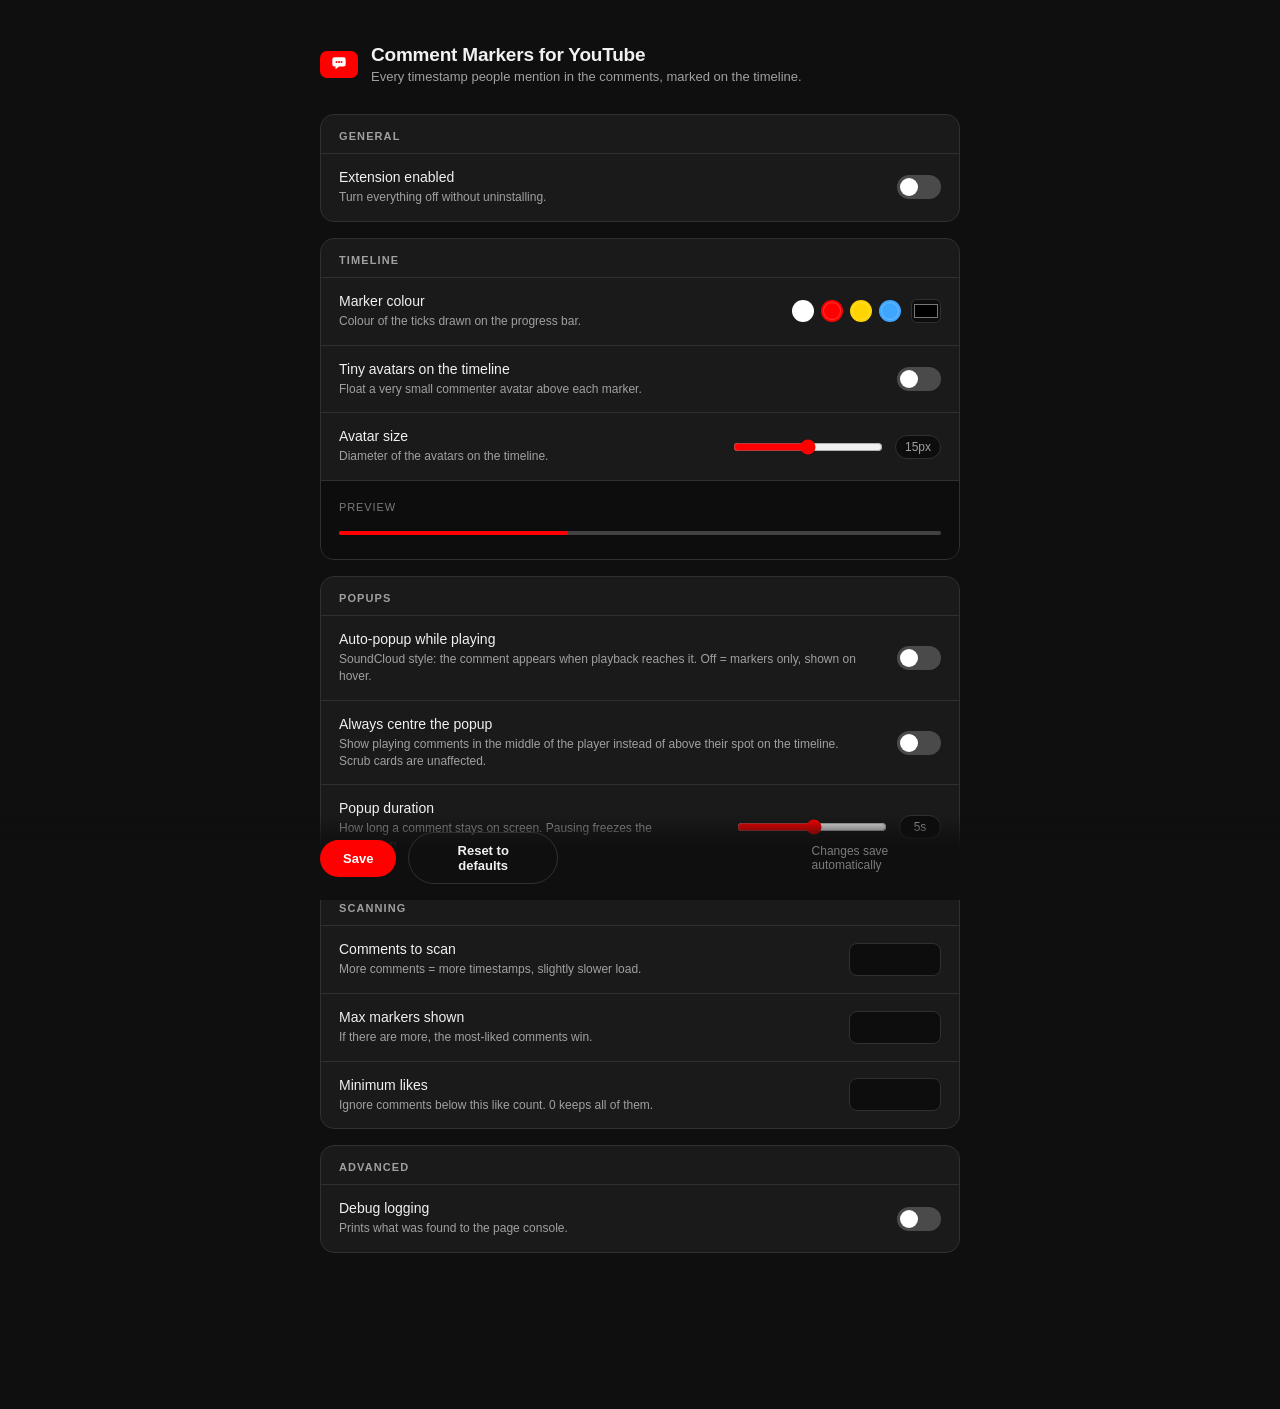
==== options.html @ 4a0207bc "Comment Markers for YouTube 1.0.0" ====
<!DOCTYPE html>
<html lang="en">
<head>
  <meta charset="utf-8">
  <meta name="viewport" content="width=device-width, initial-scale=1">
  <title>Comment Markers for YouTube - Settings</title>
  <style>
    :root {
      --red: #ff0000;
      --red-dim: #cc0000;
      --bg: #0f0f0f;
      --card: #1a1a1a;
      --card-hi: #212121;
      --line: #303030;
      --text: #f1f1f1;
      --muted: #a0a0a0;
      color-scheme: dark;
    }

    * { box-sizing: border-box; }

    body {
      margin: 0;
      padding: 44px 24px 140px;
      background: var(--bg);
      color: var(--text);
      font-family: "Roboto", -apple-system, "SF Pro Text", Arial, sans-serif;
      font-size: 14px;
      display: flex;
      justify-content: center;
    }

    .wrap { width: 100%; max-width: 640px; }

    /* ------------------------------------------------------------- header */

    header {
      display: flex;
      align-items: center;
      gap: 13px;
      margin-bottom: 30px;
    }

    .logo {
      width: 38px;
      height: 27px;
      flex: 0 0 auto;
      background: var(--red);
      border-radius: 7px;
      display: flex;
      align-items: center;
      justify-content: center;
    }


    h1 { font-size: 19px; font-weight: 700; margin: 0; letter-spacing: -0.2px; }
    .sub { color: var(--muted); font-size: 13px; margin: 3px 0 0; }

    /* ------------------------------------------------------------ sections */

    section {
      background: var(--card);
      border: 1px solid var(--line);
      border-radius: 14px;
      margin-bottom: 16px;
      overflow: hidden;
    }

    .sec-title {
      font-size: 11px;
      font-weight: 700;
      letter-spacing: 0.1em;
      text-transform: uppercase;
      color: var(--muted);
      padding: 15px 18px 11px;
    }

    .row {
      display: flex;
      align-items: center;
      justify-content: space-between;
      gap: 24px;
      padding: 15px 18px;
      border-top: 1px solid var(--line);
      transition: background 0.12s ease;
    }

    .row:hover { background: var(--card-hi); }

    .label { font-size: 14px; font-weight: 500; }
    .hint { display: block; color: var(--muted); font-size: 12px; font-weight: 400; margin-top: 4px; line-height: 1.4; }
    .control { flex: 0 0 auto; display: flex; align-items: center; gap: 10px; }

    /* ------------------------------------------------------------- toggles */

    .switch { position: relative; width: 44px; height: 24px; flex: 0 0 auto; }
    .switch input { opacity: 0; width: 0; height: 0; }

    .slider {
      position: absolute; inset: 0;
      background: #4a4a4a;
      border-radius: 999px;
      cursor: pointer;
      transition: background 0.16s ease;
    }

    .slider::before {
      content: "";
      position: absolute;
      width: 18px; height: 18px;
      left: 3px; top: 3px;
      background: #fff;
      border-radius: 50%;
      transition: transform 0.16s ease;
    }

    .switch input:checked + .slider { background: var(--red); }
    .switch input:checked + .slider::before { transform: translateX(20px); }
    .switch input:focus-visible + .slider { outline: 2px solid var(--red); outline-offset: 3px; }

    /* -------------------------------------------------------------- inputs */

    input[type="number"] {
      width: 92px;
      background: #0d0d0d;
      color: var(--text);
      border: 1px solid var(--line);
      border-radius: 8px;
      padding: 8px 10px;
      font-size: 13px;
      font-family: inherit;
      text-align: right;
    }

    input[type="number"]:focus {
      outline: none;
      border-color: var(--red);
      box-shadow: 0 0 0 3px rgba(255, 0, 0, 0.18);
    }

    input[type="range"] {
      width: 150px;
      accent-color: var(--red);
      background: transparent;
    }

    .chip {
      min-width: 42px;
      text-align: center;
      font-size: 12px;
      font-variant-numeric: tabular-nums;
      color: var(--muted);
      background: #0d0d0d;
      border: 1px solid var(--line);
      border-radius: 999px;
      padding: 4px 9px;
    }

    /* ------------------------------------------------------------ swatches */

    .swatches { display: flex; gap: 7px; align-items: center; }

    .sw {
      width: 22px; height: 22px;
      border-radius: 50%;
      border: 2px solid transparent;
      box-shadow: inset 0 0 0 1px rgba(255, 255, 255, 0.22);
      cursor: pointer;
      padding: 0;
      transition: transform 0.12s ease;
    }

    .sw:hover { transform: scale(1.15); }
    .sw[aria-pressed="true"] { border-color: #fff; }

    input[type="color"] {
      width: 30px; height: 24px;
      padding: 0;
      border: 1px solid var(--line);
      border-radius: 6px;
      background: #0d0d0d;
      cursor: pointer;
    }

    /* ------------------------------------------------------------- preview */

    .preview {
      padding: 20px 18px 24px;
      border-top: 1px solid var(--line);
      background: #0d0d0d;
    }

    .preview-label {
      font-size: 11px;
      letter-spacing: 0.08em;
      text-transform: uppercase;
      color: #7a7a7a;
      margin-bottom: 18px;
    }

    .bar {
      position: relative;
      height: 4px;
      border-radius: 2px;
      background: rgba(255, 255, 255, 0.22);
    }

    .bar-played {
      position: absolute;
      left: 0; top: 0; bottom: 0;
      width: 38%;
      background: var(--red);
      border-radius: 2px;
    }

    .tick {
      position: absolute;
      top: 50%;
      width: 2px; height: 8px;
      margin-left: -1px;
      border-radius: 1px;
      transform: translateY(-50%);
      opacity: 0.5;
    }

    .tick.multi { height: 11px; opacity: 0.7; }

    .pav {
      position: absolute;
      bottom: 100%;
      margin-bottom: 4px;
      width: 15px; height: 15px;
      border-radius: 50%;
      background: #3a3a3a;
      border: 1px solid rgba(0, 0, 0, 0.5);
      transform: translateX(-50%);
      opacity: 0.75;
      display: none;
    }

    .preview.show-avatars .pav { display: block; }

    /* -------------------------------------------------------------- footer */

    .bar-actions {
      position: fixed;
      left: 0; right: 0; bottom: 0;
      display: flex;
      justify-content: center;
      padding: 16px 24px;
      background: linear-gradient(to top, var(--bg) 62%, rgba(15, 15, 15, 0));
    }

    .actions-inner {
      width: 100%;
      max-width: 640px;
      display: flex;
      align-items: center;
      gap: 12px;
    }

    button {
      font-family: inherit;
      font-size: 13px;
      font-weight: 600;
      border-radius: 999px;
      padding: 10px 22px;
      border: 1px solid transparent;
      cursor: pointer;
      transition: background 0.14s ease, border-color 0.14s ease;
    }

    #save { background: var(--red); color: #fff; }
    #save:hover { background: var(--red-dim); }

    #reset { background: transparent; color: var(--text); border-color: var(--line); }
    #reset:hover { border-color: #5a5a5a; background: var(--card); }

    #saved {
      color: var(--muted);
      font-size: 12.5px;
      opacity: 0;
      transform: translateX(-6px);
      transition: opacity 0.2s ease, transform 0.2s ease;
    }

    #saved.show { opacity: 1; transform: translateX(0); }

    .auto-note { margin-left: auto; color: #7a7a7a; font-size: 12px; }
  </style>
</head>
<body>
  <div class="wrap">
    <header>
      <div class="logo"><svg viewBox="0 0 24 24" width="20" height="20" fill="none" aria-hidden="true">
          <path d="M4 6.4A2.4 2.4 0 0 1 6.4 4h11.2A2.4 2.4 0 0 1 20 6.4v6.2a2.4 2.4 0 0 1-2.4 2.4H12l-4.2 3.4V15H6.4A2.4 2.4 0 0 1 4 12.6V6.4Z" fill="#fff"/>
          <circle cx="9" cy="9.5" r="1.25" fill="#ff0000"/>
          <circle cx="12" cy="9.5" r="1.25" fill="#ff0000"/>
          <circle cx="15" cy="9.5" r="1.25" fill="#ff0000"/>
        </svg></div>
      <div>
        <h1>Comment Markers for YouTube</h1>
        <p class="sub">Every timestamp people mention in the comments, marked on the timeline.</p>
      </div>
    </header>

    <section>
      <div class="sec-title">General</div>

      <div class="row">
        <div class="label">Extension enabled
          <span class="hint">Turn everything off without uninstalling.</span></div>
        <div class="control">
          <label class="switch"><input type="checkbox" id="enabled"><span class="slider"></span></label>
        </div>
      </div>
    </section>

    <section>
      <div class="sec-title">Timeline</div>

      <div class="row">
        <div class="label">Marker colour
          <span class="hint">Colour of the ticks drawn on the progress bar.</span></div>
        <div class="control">
          <div class="swatches">
            <button type="button" class="sw" data-color="#ffffff" style="background:#ffffff" title="White"></button>
            <button type="button" class="sw" data-color="#ff0000" style="background:#ff0000" title="YouTube red"></button>
            <button type="button" class="sw" data-color="#ffd400" style="background:#ffd400" title="Yellow"></button>
            <button type="button" class="sw" data-color="#3ea6ff" style="background:#3ea6ff" title="Blue"></button>
          </div>
          <input type="color" id="markerColor">
        </div>
      </div>

      <div class="row">
        <div class="label">Tiny avatars on the timeline
          <span class="hint">Float a very small commenter avatar above each marker.</span></div>
        <div class="control">
          <label class="switch"><input type="checkbox" id="markerAvatars"><span class="slider"></span></label>
        </div>
      </div>

      <div class="row">
        <div class="label">Avatar size
          <span class="hint">Diameter of the avatars on the timeline.</span></div>
        <div class="control">
          <input type="range" id="avatarSize" min="6" max="26" step="1">
          <span class="chip" id="avatarSizeValue">15px</span>
        </div>
      </div>

      <div class="preview" id="preview">
        <div class="preview-label">Preview</div>
        <div class="bar" id="previewBar">
          <div class="bar-played"></div>
        </div>
      </div>
    </section>

    <section>
      <div class="sec-title">Popups</div>

      <div class="row">
        <div class="label">Auto-popup while playing
          <span class="hint">SoundCloud style: the comment appears when playback reaches it. Off = markers only, shown on hover.</span></div>
        <div class="control">
          <label class="switch"><input type="checkbox" id="autoPopup"><span class="slider"></span></label>
        </div>
      </div>

      <div class="row">
        <div class="label">Always centre the popup
          <span class="hint">Show playing comments in the middle of the player instead of above their spot on the timeline. Scrub cards are unaffected.</span></div>
        <div class="control">
          <label class="switch"><input type="checkbox" id="popupCenter"><span class="slider"></span></label>
        </div>
      </div>

      <div class="row">
        <div class="label">Popup duration
          <span class="hint">How long a comment stays on screen. Pausing freezes the countdown.</span></div>
        <div class="control">
          <input type="range" id="popupDuration" min="1" max="30" step="1">
          <span class="chip" id="popupDurationValue">5s</span>
        </div>
      </div>
    </section>

    <section>
      <div class="sec-title">Scanning</div>

      <div class="row">
        <div class="label">Comments to scan
          <span class="hint">More comments = more timestamps, slightly slower load.</span></div>
        <div class="control"><input type="number" id="maxComments" min="20" max="2000" step="20"></div>
      </div>

      <div class="row">
        <div class="label">Max markers shown
          <span class="hint">If there are more, the most-liked comments win.</span></div>
        <div class="control"><input type="number" id="maxMarkers" min="5" max="500" step="5"></div>
      </div>

      <div class="row">
        <div class="label">Minimum likes
          <span class="hint">Ignore comments below this like count. 0 keeps all of them.</span></div>
        <div class="control"><input type="number" id="minLikes" min="0" max="100000" step="1"></div>
      </div>
    </section>

    <section>
      <div class="sec-title">Advanced</div>

      <div class="row">
        <div class="label">Debug logging
          <span class="hint">Prints what was found to the page console.</span></div>
        <div class="control">
          <label class="switch"><input type="checkbox" id="debug"><span class="slider"></span></label>
        </div>
      </div>
    </section>
  </div>

  <div class="bar-actions">
    <div class="actions-inner">
      <button id="save">Save</button>
      <button id="reset">Reset to defaults</button>
      <span id="saved">Saved - reload your YouTube tab to apply.</span>
      <span class="auto-note">Changes save automatically</span>
    </div>
  </div>

  <script src="options.js"></script>
</body>
</html>
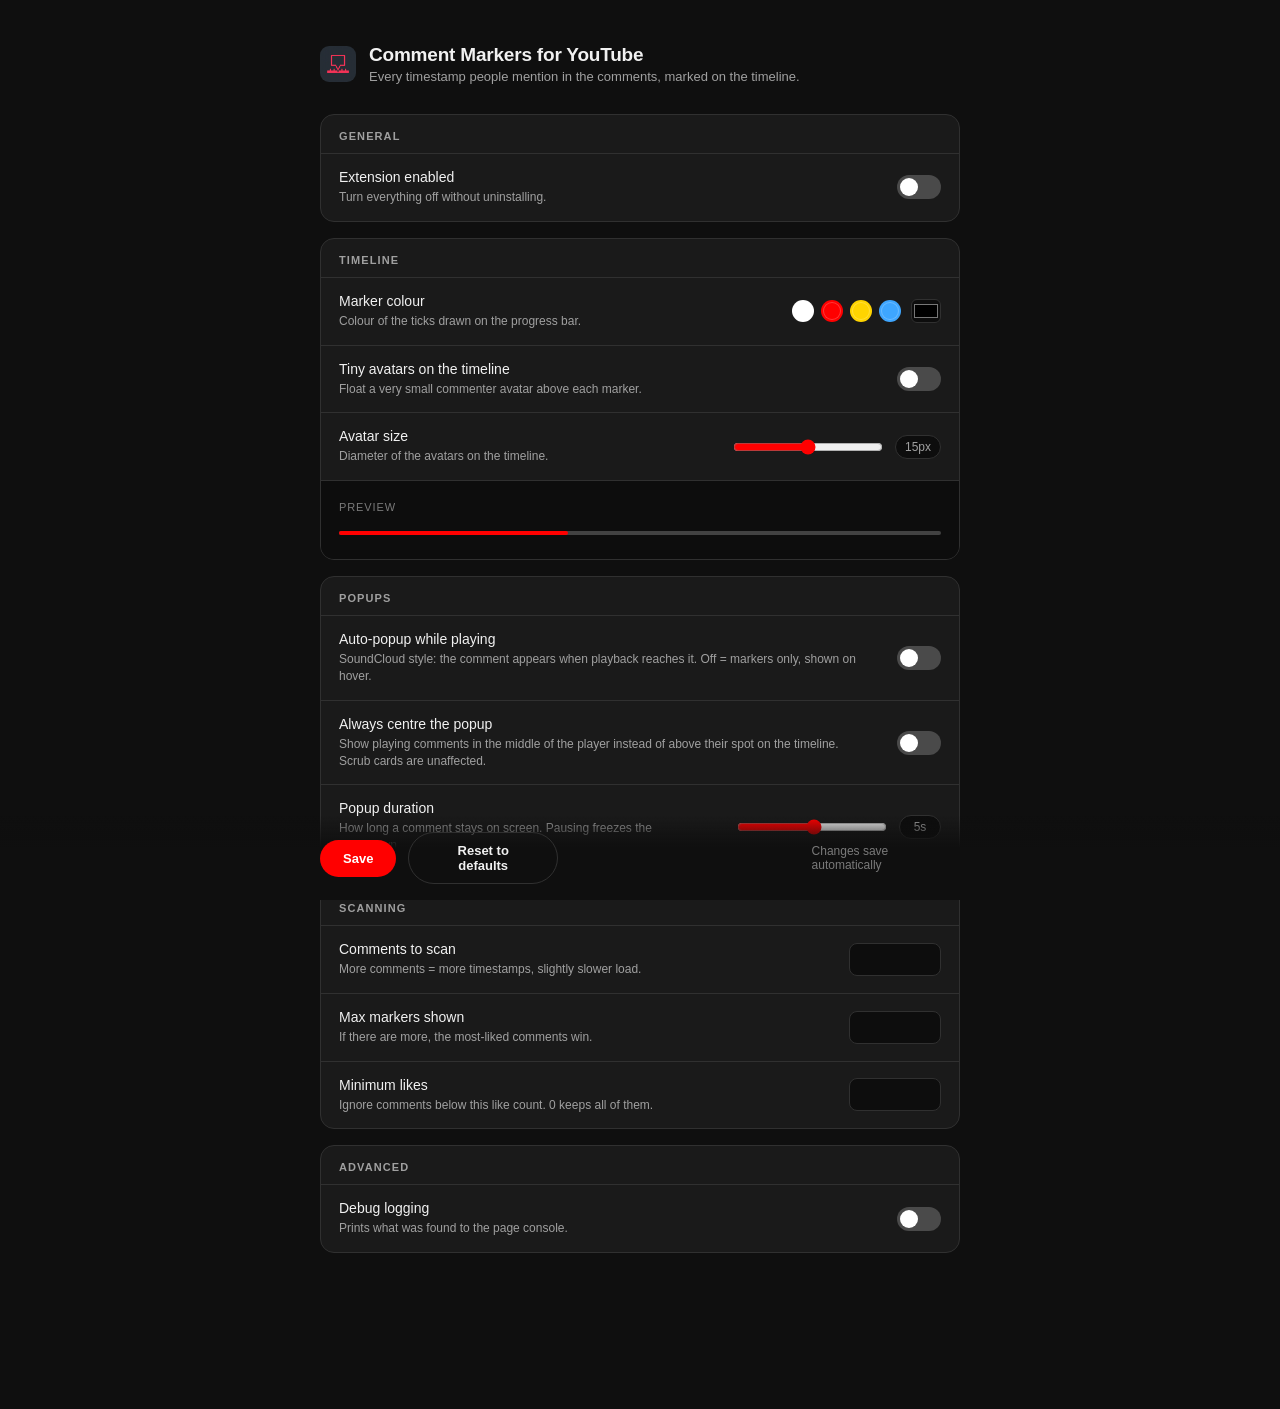
==== commit e58b05af: "New icon (1.1.0) Replace the icon with a comment bubble whose tail drops onto the video timeline. Sm" ====
--- a/options.html
+++ b/options.html
@@ -42,14 +42,11 @@
     }
 
     .logo {
-      width: 38px;
-      height: 27px;
+      width: 36px;
+      height: 36px;
       flex: 0 0 auto;
-      background: var(--red);
-      border-radius: 7px;
-      display: flex;
-      align-items: center;
-      justify-content: center;
+      display: block;
+      border-radius: 9px;
     }
 
 
@@ -292,12 +289,7 @@
 <body>
   <div class="wrap">
     <header>
-      <div class="logo"><svg viewBox="0 0 24 24" width="20" height="20" fill="none" aria-hidden="true">
-          <path d="M4 6.4A2.4 2.4 0 0 1 6.4 4h11.2A2.4 2.4 0 0 1 20 6.4v6.2a2.4 2.4 0 0 1-2.4 2.4H12l-4.2 3.4V15H6.4A2.4 2.4 0 0 1 4 12.6V6.4Z" fill="#fff"/>
-          <circle cx="9" cy="9.5" r="1.25" fill="#ff0000"/>
-          <circle cx="12" cy="9.5" r="1.25" fill="#ff0000"/>
-          <circle cx="15" cy="9.5" r="1.25" fill="#ff0000"/>
-        </svg></div>
+      <img class="logo" src="icons/icon128.png" alt="">
       <div>
         <h1>Comment Markers for YouTube</h1>
         <p class="sub">Every timestamp people mention in the comments, marked on the timeline.</p>
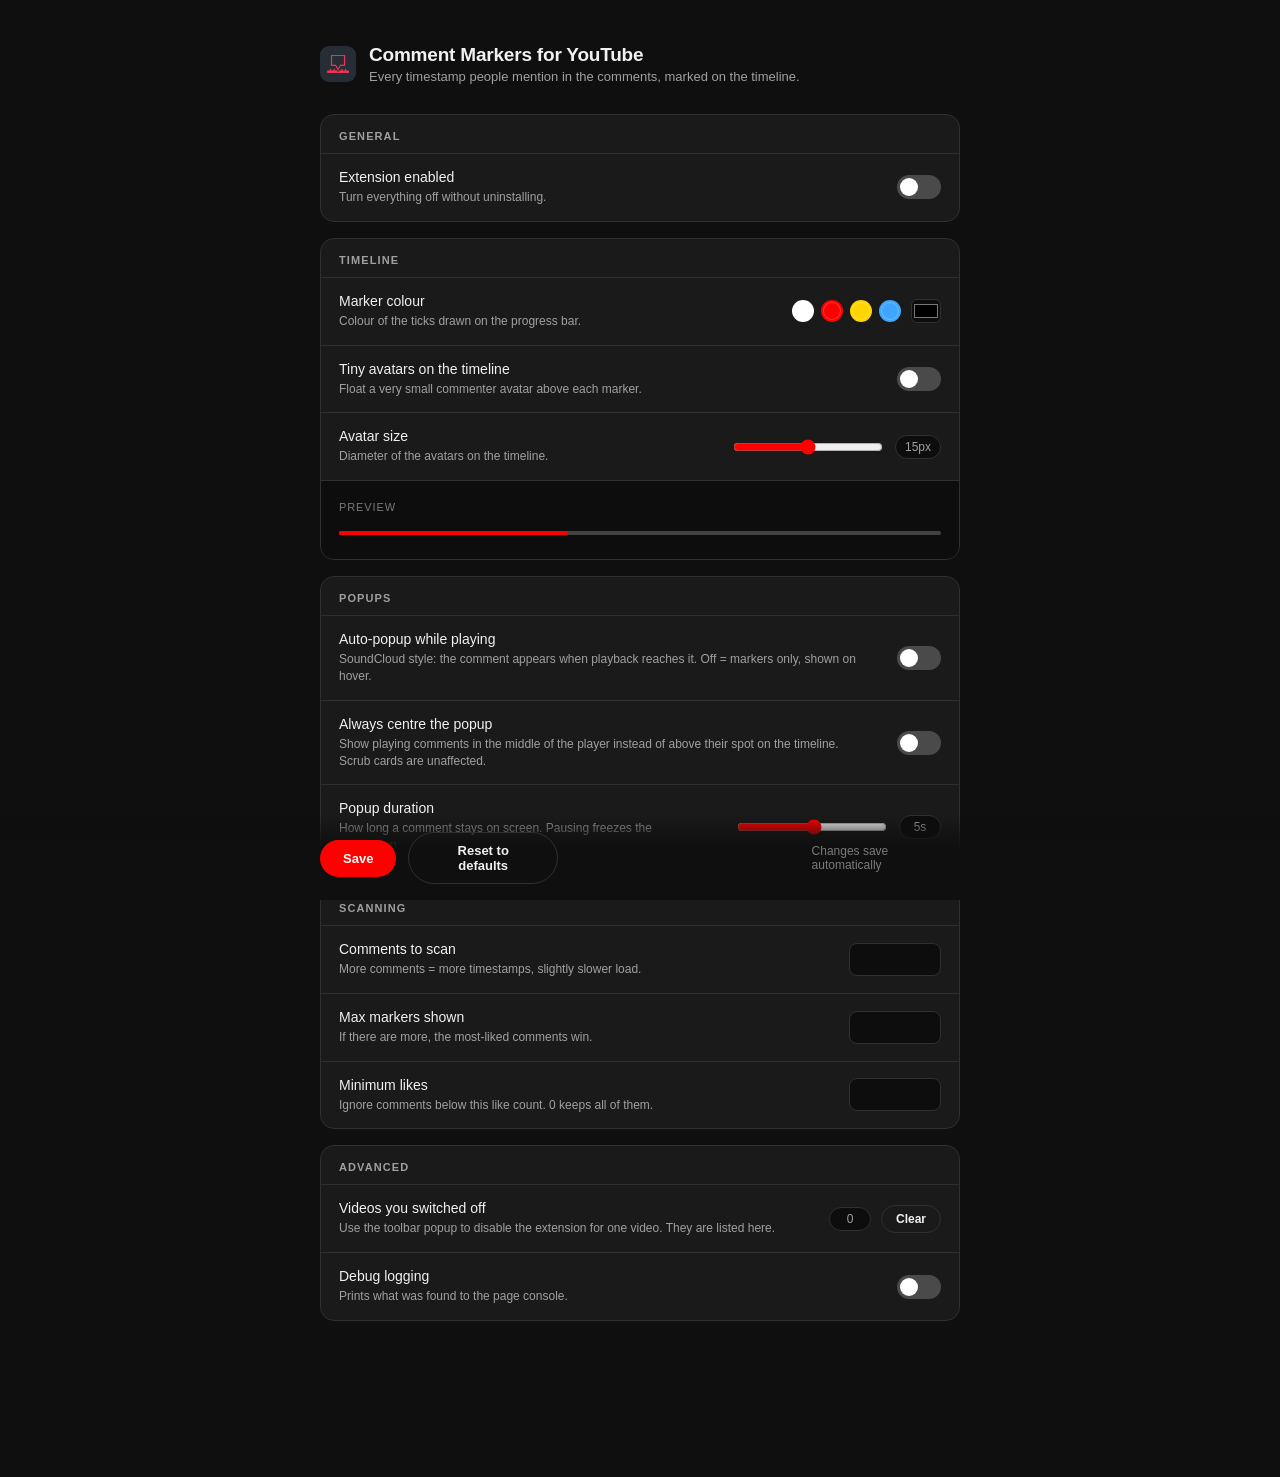
==== commit ee685a2d: "Per-video on/off switch (1.4.0) Adds an "On this video" toggle to the toolbar popup that suppresses " ====
--- a/options.html
+++ b/options.html
@@ -270,6 +270,16 @@
     #save { background: var(--red); color: #fff; }
     #save:hover { background: var(--red-dim); }
 
+    button.mini {
+      padding: 6px 14px;
+      font-size: 12px;
+      background: transparent;
+      color: var(--text);
+      border-color: var(--line);
+    }
+
+    button.mini:hover { border-color: #5a5a5a; background: #101010; }
+
     #reset { background: transparent; color: var(--text); border-color: var(--line); }
     #reset:hover { border-color: #5a5a5a; background: var(--card); }
 
@@ -405,6 +415,15 @@
       <div class="sec-title">Advanced</div>
 
       <div class="row">
+        <div class="label">Videos you switched off
+          <span class="hint">Use the toolbar popup to disable the extension for one video. They are listed here.</span></div>
+        <div class="control">
+          <span class="chip" id="disabledCount">0</span>
+          <button id="clearDisabled" class="mini">Clear</button>
+        </div>
+      </div>
+
+      <div class="row">
         <div class="label">Debug logging
           <span class="hint">Prints what was found to the page console.</span></div>
         <div class="control">
